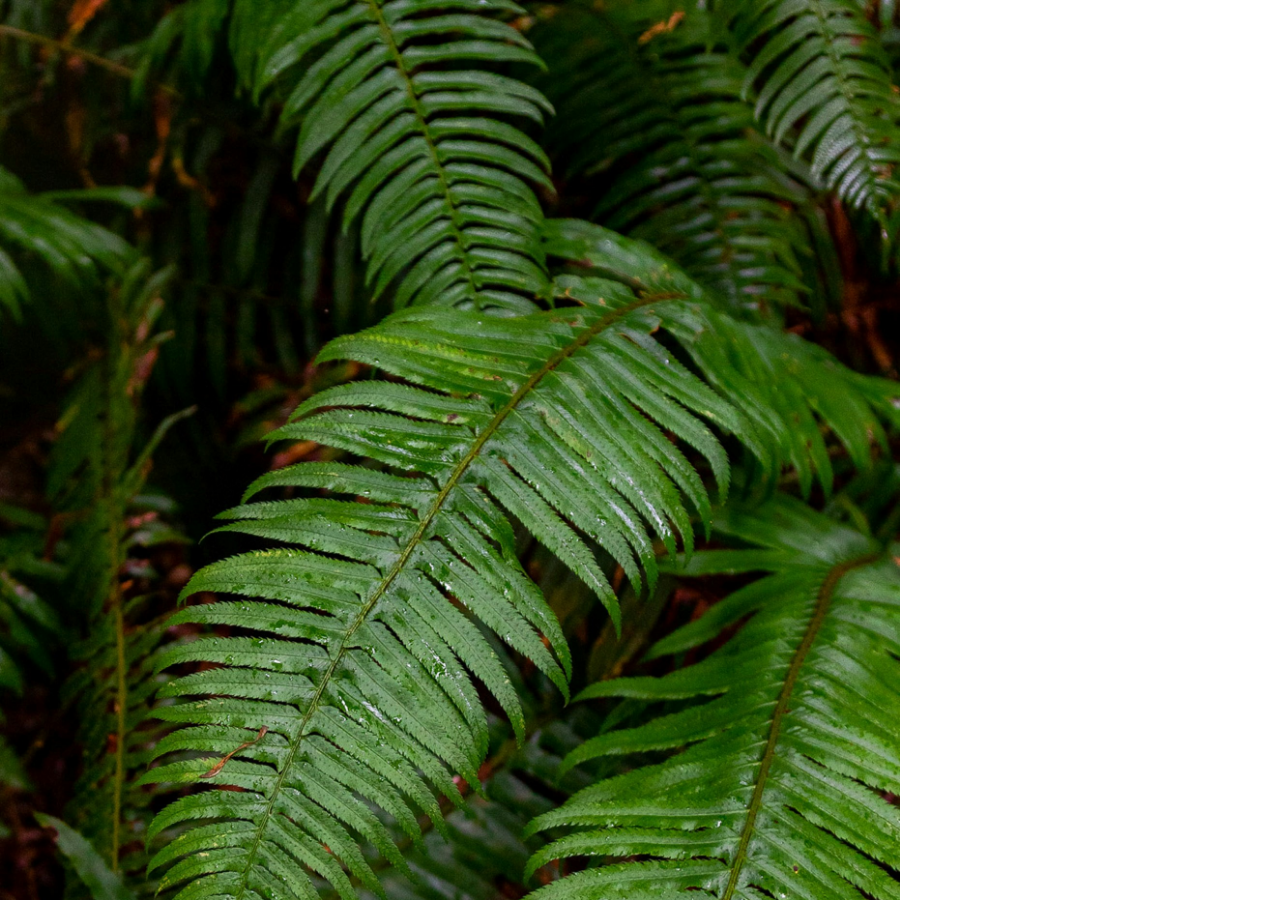
==== sign-up-form-validation/index.html @ 52300f44 "Form validation: Renamed this project's folder" ====
<!DOCTYPE html>
<html lang="en">
<head>
  <meta charset="UTF-8">
  <meta name="viewport" content="width=device-width, initial-scale=1.0">
  <link rel="stylesheet" href="./styles.css">
  <title>This is a Form</title>
</head>
<body>
  
</body>
</html>
---- sign-up-form-validation/styles.css ----
body {
    background-image: url("./static/bg.jpg");
    background-size: 100vh;
    background-repeat: no-repeat;
}
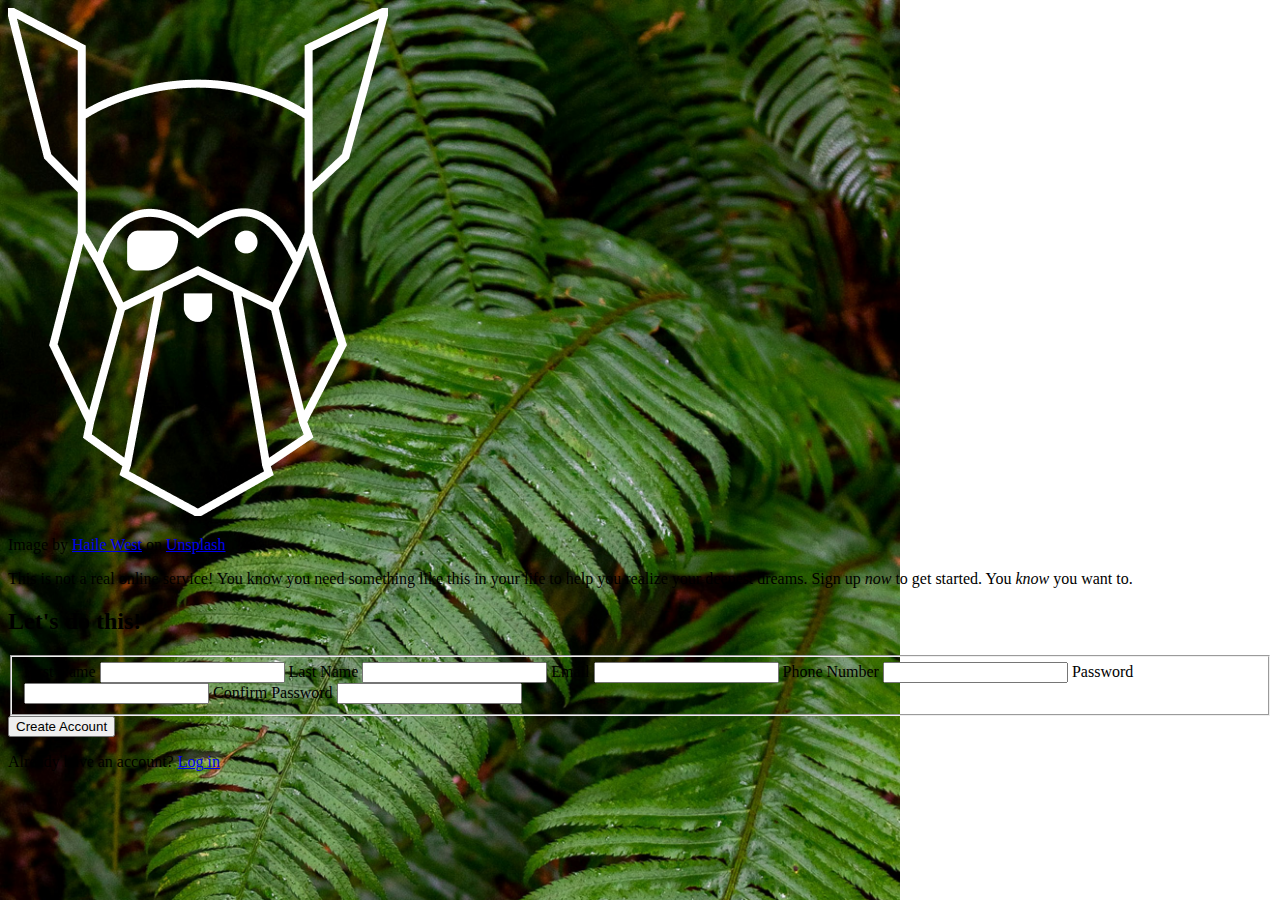
==== commit b4516b37: "First draft of html content for page" ====
--- a/sign-up-form-validation/index.html
+++ b/sign-up-form-validation/index.html
@@ -7,6 +7,36 @@
   <title>This is a Form</title>
 </head>
 <body>
-  
+  <div id="img-container">
+    <img id="odin-logo" src="./static/odin-lined.png">
+    <p id="bg-credit">Image by <a href="#">Haile West</a> on <a href="#">Unsplash</a></p>
+  </div>
+  <div id="sign-up-container">
+    <p id="sign-up-hero">
+      This is not a real online service! You know you need something like this in your life to help you realize your deepest dreams.
+      Sign up <em>now</em> to get started.
+
+      You <em>know</em> you want to.
+    </p>
+    <form id="sign-up-form">
+      <h2>Let's do this!</h2>
+      <fieldset id="sign-up">
+        <label for="first-name">First Name</label>
+        <input id="first-name" type="text">
+        <label for="last-name">Last Name</label>
+        <input id="last-name" type="text">
+        <label for="email">Email</label>
+        <input id="email" type="email">
+        <label for="phone">Phone Number</label>
+        <input id="phone" type="tel">
+        <label for="password">Password</label>
+        <input id="password" type="password">
+        <label for="password-confirm">Confirm Password</label>
+        <input id="password-confirm" type="password">
+      </fieldset>
+      <button type="submit">Create Account</button>
+    </form>
+    <p>Already have an account? <a href="#">Log in</a></p>
+  </div>
 </body>
 </html>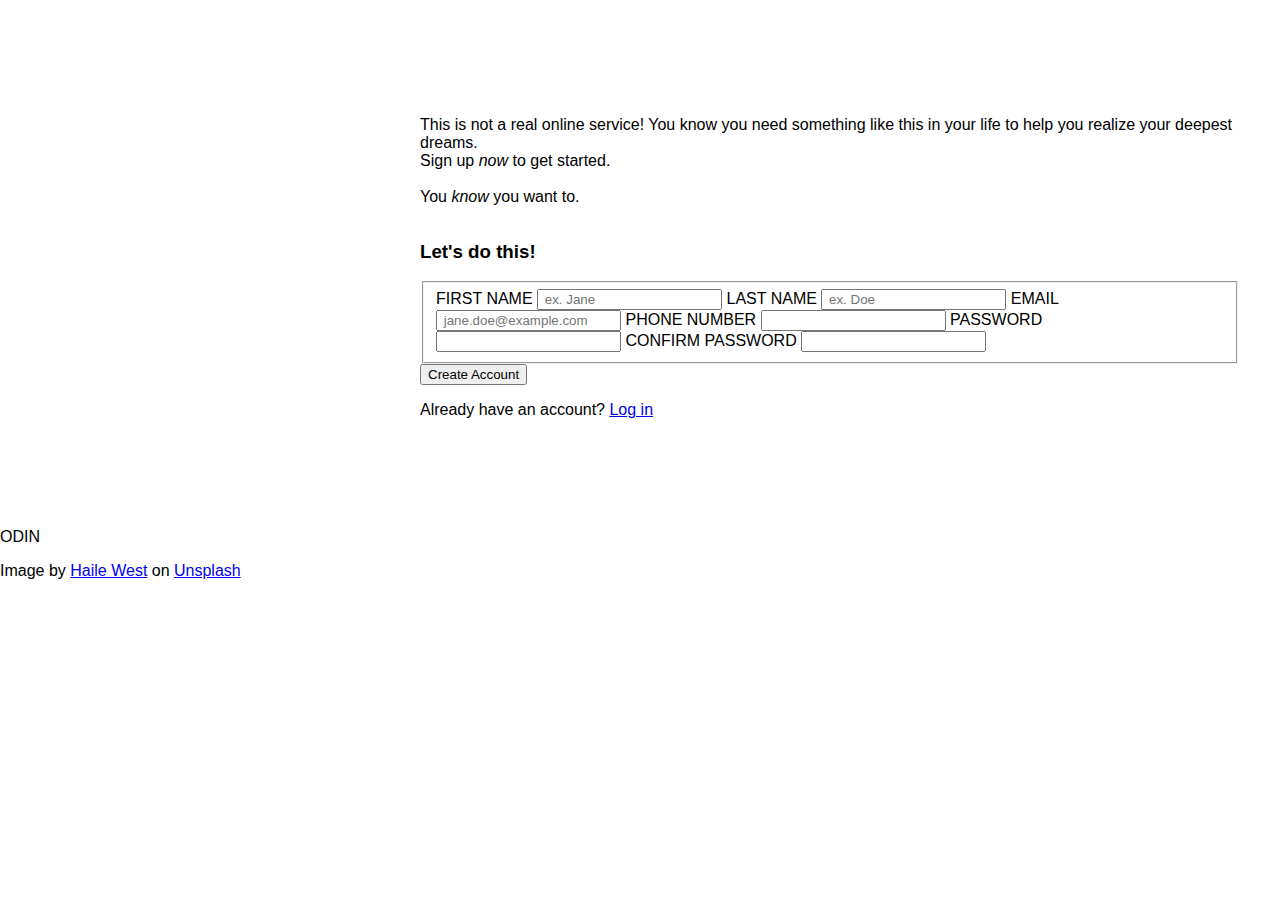
==== commit b6eb214b: "Refined the HTML structure a bit to better fit the sign-up image" ====
--- a/sign-up-form-validation/index.html
+++ b/sign-up-form-validation/index.html
@@ -7,36 +7,54 @@
   <title>This is a Form</title>
 </head>
 <body>
-  <div id="img-container">
-    <img id="odin-logo" src="./static/odin-lined.png">
+  <div id="bg-container">
+    <div id="odin-banner">
+      <img id="odin-logo" src="./static/img/odin-lined.png">
+      <p id="odin-banner-text">ODIN</p>
+    </div>
     <p id="bg-credit">Image by <a href="#">Haile West</a> on <a href="#">Unsplash</a></p>
   </div>
   <div id="sign-up-container">
     <p id="sign-up-hero">
-      This is not a real online service! You know you need something like this in your life to help you realize your deepest dreams.
-      Sign up <em>now</em> to get started.
+      This is not a real online service! You know you need something like 
+      this in your life to help you realize your deepest dreams.
+      <br>Sign up <em>now</em> to get started.<br>
 
-      You <em>know</em> you want to.
+      <br>You <em>know</em> you want to.
     </p>
     <form id="sign-up-form">
-      <h2>Let's do this!</h2>
-      <fieldset id="sign-up">
-        <label for="first-name">First Name</label>
-        <input id="first-name" type="text">
-        <label for="last-name">Last Name</label>
-        <input id="last-name" type="text">
-        <label for="email">Email</label>
-        <input id="email" type="email">
-        <label for="phone">Phone Number</label>
-        <input id="phone" type="tel">
-        <label for="password">Password</label>
-        <input id="password" type="password">
-        <label for="password-confirm">Confirm Password</label>
-        <input id="password-confirm" type="password">
+      <h3>Let's do this!</h3>
+      <fieldset id="sign-up-fields">
+        <label for="first-name">
+          FIRST NAME
+          <input id="first-name" type="text" placeholder=" ex. Jane">
+        </label>
+        <label for="last-name">
+          LAST NAME
+          <input id="last-name" type="text" placeholder=" ex. Doe">
+        </label>
+        <label for="email">
+          EMAIL
+          <input id="email" type="email" placeholder=" jane.doe@example.com">
+        </label>
+        <label for="phone">
+          PHONE NUMBER
+          <input id="phone" type="tel">
+        </label>
+        <label for="password">
+          PASSWORD
+          <input id="password" type="password">
+        </label>
+        <label for="password-confirm">
+          CONFIRM PASSWORD
+          <input id="password-confirm" type="password">
+        </label>
       </fieldset>
-      <button type="submit">Create Account</button>
     </form>
-    <p>Already have an account? <a href="#">Log in</a></p>
+    <div id="submission">
+      <button id="sign-up-button" type="submit">Create Account</button>
+      <p>Already have an account? <a href="#">Log in</a></p>
+    </div>
   </div>
 </body>
 </html>--- a/sign-up-form-validation/styles.css
+++ b/sign-up-form-validation/styles.css
@@ -1,5 +1,51 @@
+html{
+    font-family: sans-serif;
+}
+
 body {
+    display: flex;
+    margin: 0;
+    padding: 0;
+}
+
+#img-container {
+    display: flex;
+    flex-direction: column;
+    height: 100vh;
     background-image: url("./static/bg.jpg");
-    background-size: 100vh;
+    background-size: cover;
     background-repeat: no-repeat;
-}+}
+
+p {
+    overflow: wrap;
+}
+
+#img-container p {
+    font-size: 0.7rem;
+    margin-top: auto;
+    color: white;
+}
+
+#bg-credit {
+    justify-content: center;
+    align-self: center;
+}
+
+#img-container a:link {
+    color: white;
+}
+
+#img-container a:visited {
+    color: lightblue;
+}
+
+#sign-up-container {
+    display: flex;
+    flex-direction: column;
+    padding: 100px 40px;
+}
+
+
+
+
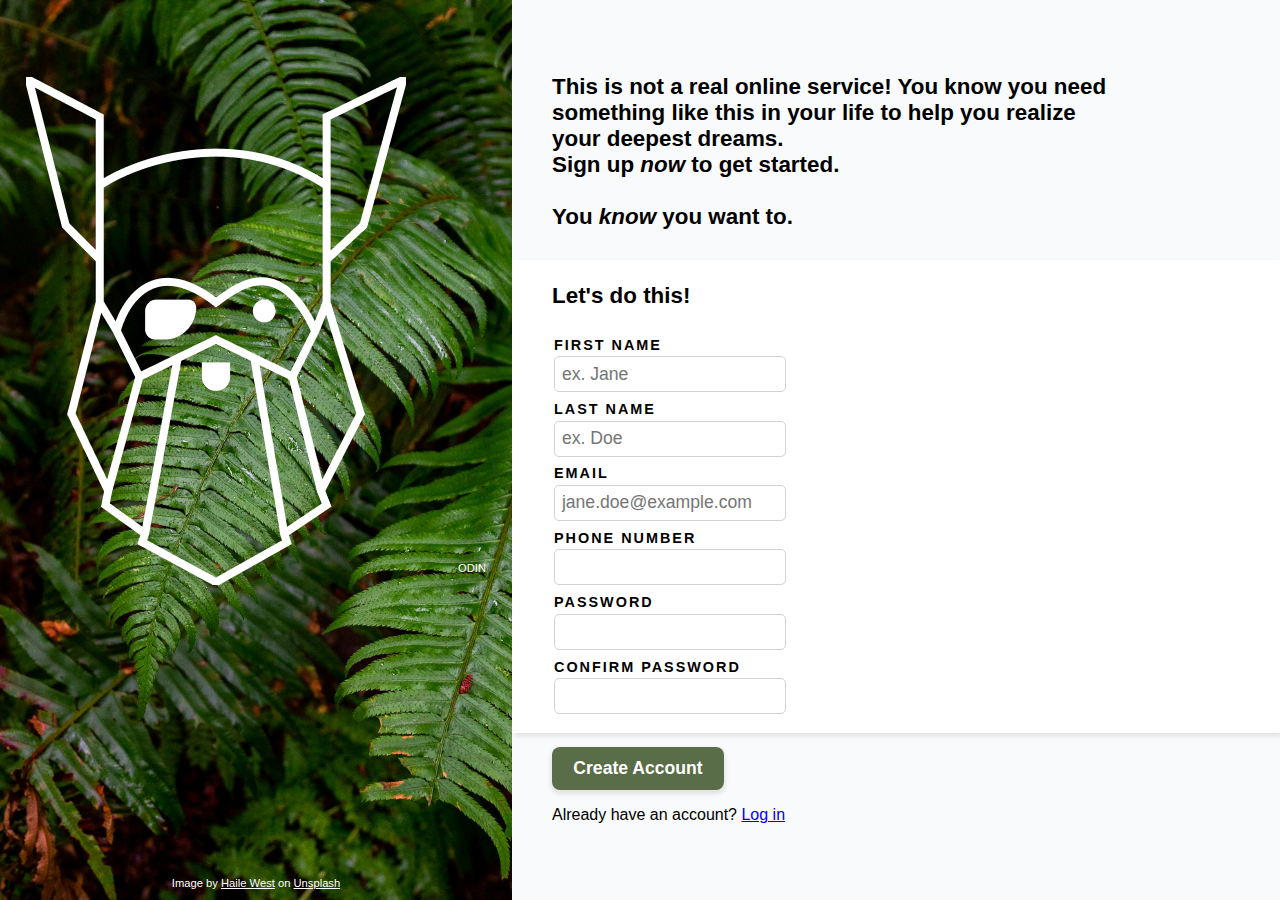
==== commit 1919afa9: "Added simple validation patterns and made some forms required to test input:invalid styling" ====
--- a/sign-up-form-validation/index.html
+++ b/sign-up-form-validation/index.html
@@ -27,21 +27,36 @@
       <fieldset id="sign-up-fields">
         <label for="first-name">
           FIRST NAME
-          <input id="first-name" type="text" placeholder=" ex. Jane">
+          <input 
+            id="first-name"
+            type="text" 
+            placeholder=" ex. Jane" 
+            pattern="\w{3,16}"
+            required
+          >
         </label>
         <label for="last-name">
           LAST NAME
-          <input id="last-name" type="text" placeholder=" ex. Doe">
+          <input 
+            id="last-name" 
+            type="text" 
+            placeholder=" ex. Doe"
+            pattern="\w{3,16}"
+          >
         </label>
         <label for="email">
           EMAIL
-          <input id="email" type="email" placeholder=" jane.doe@example.com">
+          <input 
+            id="email" 
+            type="email" 
+            placeholder=" jane.doe@example.com"
+            required >
         </label>
         <label for="phone">
           PHONE NUMBER
           <input id="phone" type="tel">
         </label>
-        <label for="password">
+        <label for="password" pattern="\d+">
           PASSWORD
           <input id="password" type="password">
         </label>
--- a/sign-up-form-validation/styles.css
+++ b/sign-up-form-validation/styles.css
@@ -1,49 +1,124 @@
+/* General Styles */
 html{
-    font-family: sans-serif;
+    font-family: "Roboto", "Tahoma", sans-serif;
 }
 
 body {
     display: flex;
     margin: 0;
     padding: 0;
+    height: 100vh;
+    width: 100vw;
 }
 
-#img-container {
+h3 {
+    font-size: 1.4rem;
+}
+
+label {
+    display: flex;
+    flex-direction: column;
+    letter-spacing: 2px;
+    font-weight: 600;
+    font-size: 0.9rem;
+    justify-content: space-between;
+    margin-bottom: 2%;
+    /* border: 1px solid black; */
+}
+
+input {
+    font-size: 1.1rem;
+    border: 1px solid lightgray;
+    border-radius: 5px;
+    height: 2rem;
+    margin-top: 1.5%;
+}
+
+/* Background Image styles */
+
+#bg-container {
     display: flex;
     flex-direction: column;
     height: 100vh;
-    background-image: url("./static/bg.jpg");
+    min-width: 40%;
+    background-image: url("./static/img/bg.jpg");
     background-size: cover;
     background-repeat: no-repeat;
 }
 
-p {
-    overflow: wrap;
-}
-
-#img-container p {
+#bg-container p {
     font-size: 0.7rem;
     margin-top: auto;
     color: white;
-}
-
-#bg-credit {
     justify-content: center;
     align-self: center;
 }
 
-#img-container a:link {
+#bg-container a:link {
     color: white;
 }
 
-#img-container a:visited {
+#bg-container a:visited {
     color: lightblue;
 }
+
+#odin-banner{
+    display: flex;
+    justify-content: space-around;
+    font-size: large;
+}
+
+#odin-logo {
+    margin-top: 15%;
+}
+
+/* Sign Up Form Section */
 
 #sign-up-container {
     display: flex;
     flex-direction: column;
-    padding: 100px 40px;
+    padding: 4% 0;
+    background-color: #f9fafb;
+}
+
+#sign-up-container > * {
+    padding: 0 40px;
+}
+
+#sign-up-hero {
+    font-size: 1.4rem;
+    font-weight: 600;
+    inline-size: 75%;
+    margin-bottom: 4%;
+}
+
+#sign-up-form {
+    background-color: white;
+    border: none;
+    box-shadow: 2px 3px 5px 0 rgb(0 0 0 / 10%);
+}
+
+#sign-up-fields {
+    display: flex;
+    width: 65%;
+    justify-content: space-between;
+    flex-wrap: wrap;
+    padding-left: 0;
+    border: none;
+    /* border: 1px solid black; */
+}
+
+#sign-up-button {
+    font-size: 1.1rem;
+    font-weight: 600;
+    color: white;
+    background-color: #596d48;
+    width: 25%;
+    height: 50%;
+    border: none;
+    border-radius: 8px;
+    box-shadow: 0 3px 5px 1px rgb(0 0 0 / 10%);
+    margin-top: 2%;
 }
 
 
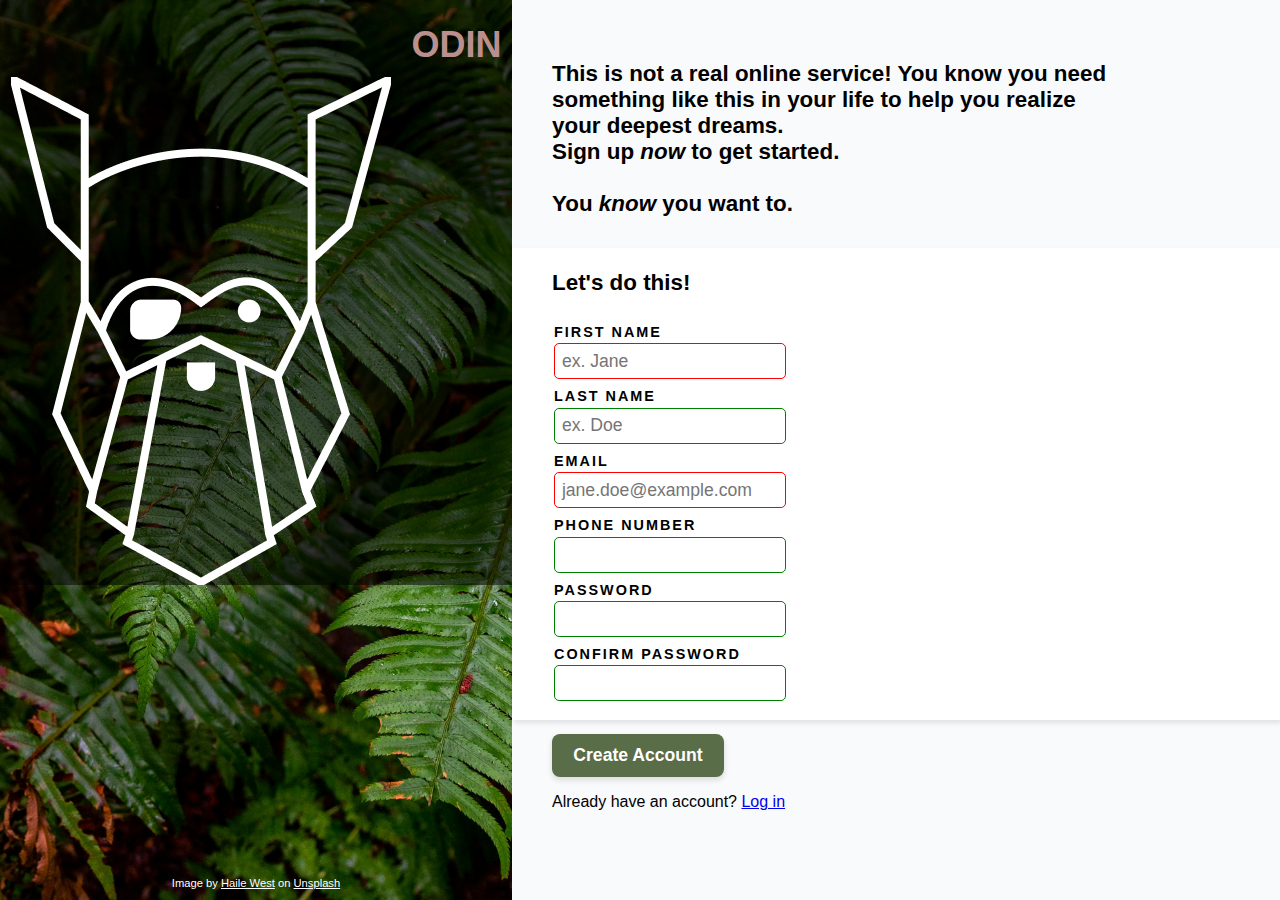
==== commit 57258da0: "Changed banner text to an H1" ====
--- a/sign-up-form-validation/index.html
+++ b/sign-up-form-validation/index.html
@@ -10,7 +10,7 @@
   <div id="bg-container">
     <div id="odin-banner">
       <img id="odin-logo" src="./static/img/odin-lined.png">
-      <p id="odin-banner-text">ODIN</p>
+      <h1 id="odin-banner-text">ODIN</h1>
     </div>
     <p id="bg-credit">Image by <a href="#">Haile West</a> on <a href="#">Unsplash</a></p>
   </div>
--- a/sign-up-form-validation/styles.css
+++ b/sign-up-form-validation/styles.css
@@ -23,7 +23,6 @@
     font-size: 0.9rem;
     justify-content: space-between;
     margin-bottom: 2%;
-    /* border: 1px solid black; */
 }
 
 input {
@@ -32,6 +31,23 @@
     border-radius: 5px;
     height: 2rem;
     margin-top: 1.5%;
+}
+
+input:focus::placeholder{
+    opacity: 0;
+}
+
+input:valid {
+    border-color: green;
+}
+
+input:invalid {
+    border-color: red;
+}
+
+input:focus {
+    border: 1px solid blue;
+    outline: none;
 }
 
 /* Background Image styles */
@@ -66,6 +82,11 @@
     display: flex;
     justify-content: space-around;
     font-size: large;
+    background-color: #0008;
+}
+
+#odin-banner-text{
+    color: rosybrown;
 }
 
 #odin-logo {
@@ -77,7 +98,7 @@
 #sign-up-container {
     display: flex;
     flex-direction: column;
-    padding: 4% 0;
+    padding: 3% 0;
     background-color: #f9fafb;
 }
 
